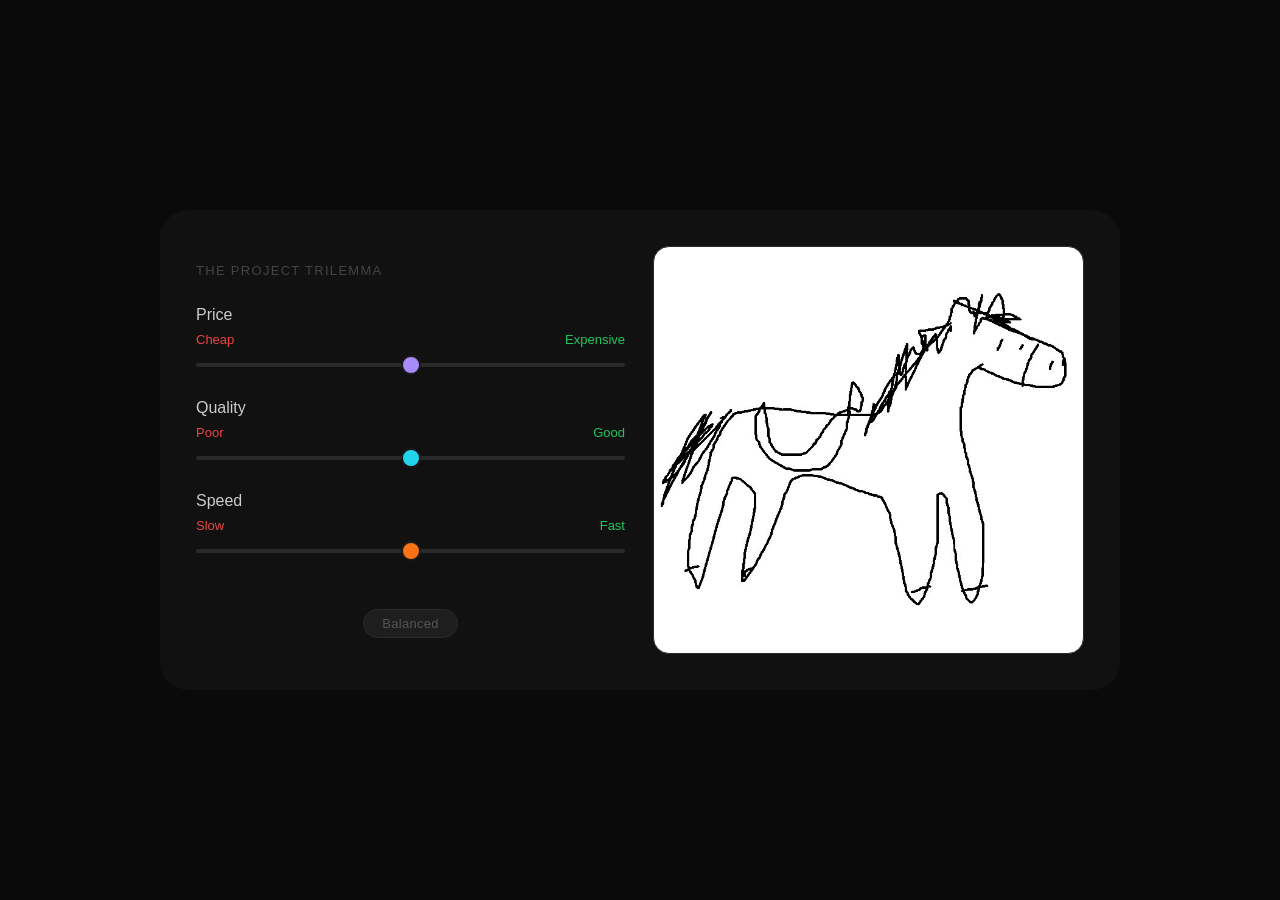
==== sliders/index.html @ d6de281a "Final commit" ====
<!DOCTYPE html>
<html lang="en">

<head>
    <meta charset="UTF-8">
    <meta name="viewport" content="width=device-width, initial-scale=1.0">
    <title>The Project Trilemma</title>
    <link rel="stylesheet" href="style.css">
</head>

<body>

    <div class="outer">
        <div class="left">
            <p class="trilemma-title">The project trilemma</p>

            <div class="slider-row">
                <div class="slider-name">Price</div>
                <div class="slider-labels">
                    <span class="lbl-lo">Cheap</span>
                    <span class="lbl-hi">Expensive</span>
                </div>
                <input type="range" min="0" max="100" value="50" step="1" id="s-price">
            </div>

            <div class="slider-row">
                <div class="slider-name">Quality</div>
                <div class="slider-labels">
                    <span class="lbl-lo">Poor</span>
                    <span class="lbl-hi">Good</span>
                </div>
                <input type="range" min="0" max="100" value="50" step="1" id="s-quality">
            </div>

            <div class="slider-row">
                <div class="slider-name">Speed</div>
                <div class="slider-labels">
                    <span class="lbl-lo">Slow</span>
                    <span class="lbl-hi">Fast</span>
                </div>
                <input type="range" min="0" max="100" value="50" step="1" id="s-speed">
            </div>

            <div class="badge-row">
                <span class="badge badge-neutral" id="badge-verdict">Balanced</span>
            </div>
        </div>

        <div class="right">
            <img id="horse-1"
                src="[data-uri]"
                style="opacity:0">
            <img id="horse-2"
                src="[data-uri]"
                style="opacity:0">
            <img id="horse-3"
                src="[data-uri]"
                style="opacity:0">
            <img id="horse-4"
                src="[data-uri]"
                style="opacity:1">
        </div>
    </div>

    <script src="sliders.js"></script>
</body>

</html>
---- sliders/style.css ----
* {
  box-sizing: border-box;
  margin: 0;
  padding: 0;
}

body {
  font-family: sans-serif;
  background: #0a0a0a;
  min-height: 100vh;
  display: flex;
  align-items: center;
  justify-content: center;
  padding: 2rem;
}

.outer {
  background: #111;
  border-radius: 28px;
  padding: 36px;
  display: flex;
  gap: 28px;
  align-items: stretch;
  min-height: 480px;
  width: 100%;
  max-width: 960px;
}

/* ── Left: sliders ── */

.left {
  display: flex;
  flex-direction: column;
  justify-content: center;
  flex: 1;
  min-width: 0;
}

.trilemma-title {
  font-size: 13px;
  font-weight: 500;
  color: #444;
  text-transform: uppercase;
  letter-spacing: .1em;
  margin-bottom: 1.75rem;
}

.slider-row {
  margin-bottom: 1.75rem;
}

.slider-name {
  font-size: 16px;
  font-weight: 500;
  color: #ccc;
  margin-bottom: 8px;
}

.slider-labels {
  display: flex;
  justify-content: space-between;
  margin-bottom: 6px;
}

.lbl-lo {
  font-size: 13px;
  color: #ef4444;
  font-weight: 500;
}

.lbl-hi {
  font-size: 13px;
  color: #22c55e;
  font-weight: 500;
}

input[type=range] {
  width: 100%;
  appearance: none;
  -webkit-appearance: none;
  height: 4px;
  border-radius: 2px;
  background: #2a2a2a;
  outline: none;
  cursor: pointer;
}

input[type=range]::-webkit-slider-thumb {
  -webkit-appearance: none;
  width: 20px;
  height: 20px;
  border-radius: 50%;
  border: 2px solid #1a1a1a;
  cursor: pointer;
}

#s-price::-webkit-slider-thumb   { background: #a78bfa; }
#s-quality::-webkit-slider-thumb { background: #22d3ee; }
#s-speed::-webkit-slider-thumb   { background: #f97316; }

#s-price::-moz-range-thumb   { background: #a78bfa; width: 20px; height: 20px; border-radius: 50%; border: 2px solid #1a1a1a; }
#s-quality::-moz-range-thumb { background: #22d3ee; width: 20px; height: 20px; border-radius: 50%; border: 2px solid #1a1a1a; }
#s-speed::-moz-range-thumb   { background: #f97316; width: 20px; height: 20px; border-radius: 50%; border: 2px solid #1a1a1a; }

/* ── Badge ── */

.badge-row {
  display: flex;
  justify-content: center;
  margin-top: 1.5rem;
}

.badge {
  font-size: 13px;
  padding: 6px 18px;
  border-radius: 20px;
  font-weight: 500;
  transition: all .3s;
  letter-spacing: .02em;
}

.badge-neutral { background: #1e1e1e; color: #555;    border: 1px solid #2a2a2a; }
.badge-coral   { background: #2a1200; color: #f97316; border: 1px solid #7c2d12; }
.badge-cyan    { background: #001f2a; color: #22d3ee; border: 1px solid #164e63; }
.badge-mixed   { background: #1a1a2e; color: #a78bfa; border: 1px solid #3b1fa8; }

/* ── Right: image ── */

.right {
  flex: 1;
  min-width: 0;
  position: relative;
  border-radius: 16px;
  overflow: hidden;
  border: 1px solid #2a2a2a;
  background: #fff;
  isolation: isolate;
  transform: translateZ(0);
}

.right img {
  position: absolute;
  top: 0;
  left: 0;
  width: 100%;
  height: 100%;
  object-fit: contain;
  transition: opacity .5s;
}

.right img#horse-3,
.right img#horse-4 {
  object-fit: cover;
  transform: scale(1.1);
  transform-origin: center center;
}
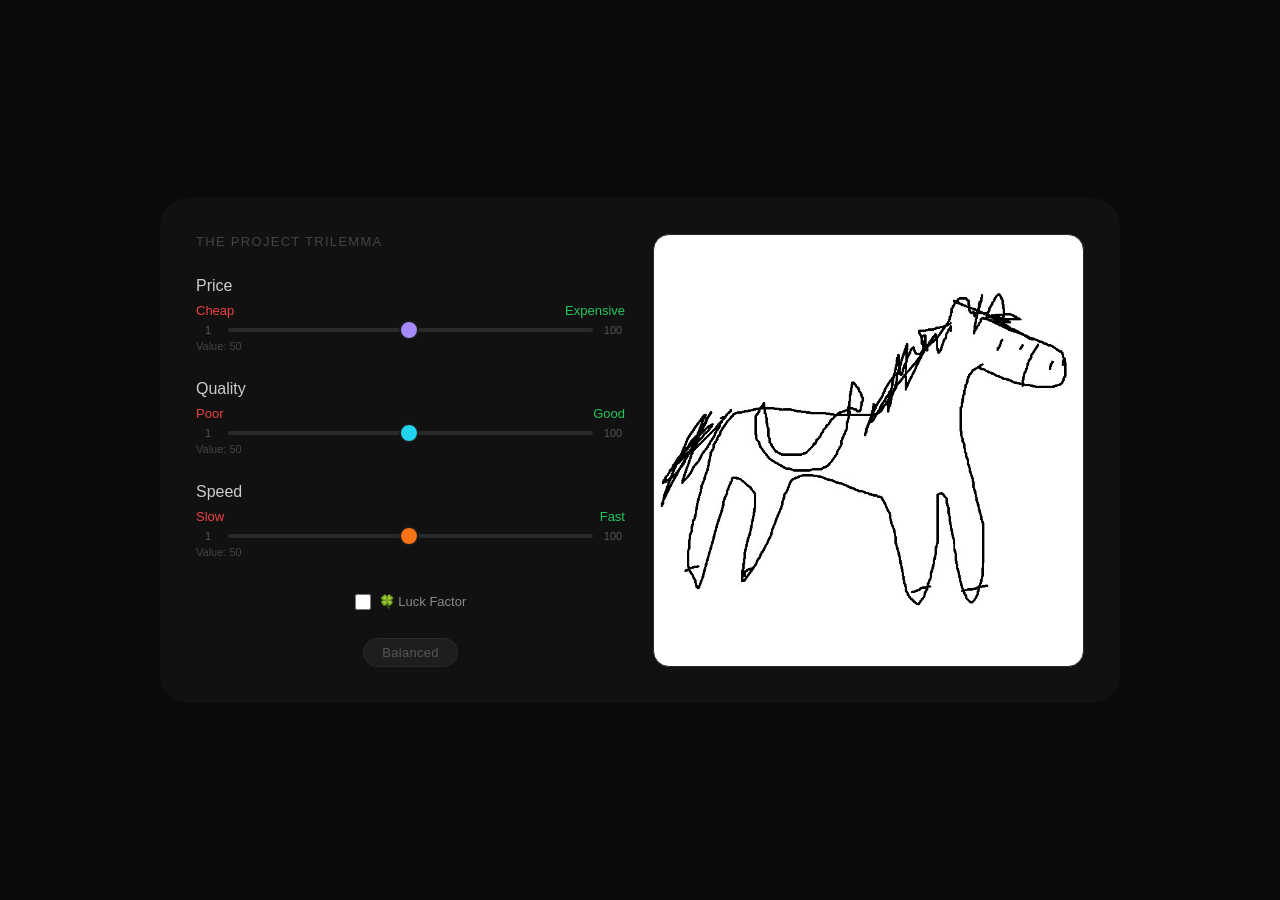
==== commit 3c54dd5f: "..." ====
--- a/sliders/index.html
+++ b/sliders/index.html
@@ -20,7 +20,12 @@
                     <span class="lbl-lo">Cheap</span>
                     <span class="lbl-hi">Expensive</span>
                 </div>
-                <input type="range" min="0" max="100" value="50" step="1" id="s-price">
+                <div class="slider-wrap">
+                    <span class="val-lo">1</span>
+                    <input type="range" min="1" max="100" value="50" step="1" id="s-price">
+                    <span class="val-hi">100</span>
+                </div>
+                <div class="val-display">Value: <span id="v-price">50</span></div>
             </div>
 
             <div class="slider-row">
@@ -29,7 +34,12 @@
                     <span class="lbl-lo">Poor</span>
                     <span class="lbl-hi">Good</span>
                 </div>
-                <input type="range" min="0" max="100" value="50" step="1" id="s-quality">
+                <div class="slider-wrap">
+                    <span class="val-lo">1</span>
+                    <input type="range" min="1" max="100" value="50" step="1" id="s-quality">
+                    <span class="val-hi">100</span>
+                </div>
+                <div class="val-display">Value: <span id="v-quality">50</span></div>
             </div>
 
             <div class="slider-row">
@@ -38,7 +48,19 @@
                     <span class="lbl-lo">Slow</span>
                     <span class="lbl-hi">Fast</span>
                 </div>
-                <input type="range" min="0" max="100" value="50" step="1" id="s-speed">
+                <div class="slider-wrap">
+                    <span class="val-lo">1</span>
+                    <input type="range" min="1" max="100" value="50" step="1" id="s-speed">
+                    <span class="val-hi">100</span>
+                </div>
+                <div class="val-display">Value: <span id="v-speed">50</span></div>
+            </div>
+
+            <div class="luck-row">
+                <label class="luck-label">
+                    <input type="checkbox" id="luck-factor">
+                    <span class="luck-text">🍀 Luck Factor</span>
+                </label>
             </div>
 
             <div class="badge-row">
@@ -51,14 +73,26 @@
                 src="[data-uri]"
                 style="opacity:0">
             <img id="horse-2"
+                src="[data-uri]"
+                style="opacity:0">
+            <img id="horse-3"
                 src="[data-uri]"
                 style="opacity:0">
-            <img id="horse-3"
+            <img id="horse-4"
                 src="[data-uri]"
                 style="opacity:0">
-            <img id="horse-4"
+            <img id="horse-5"
                 src="[data-uri]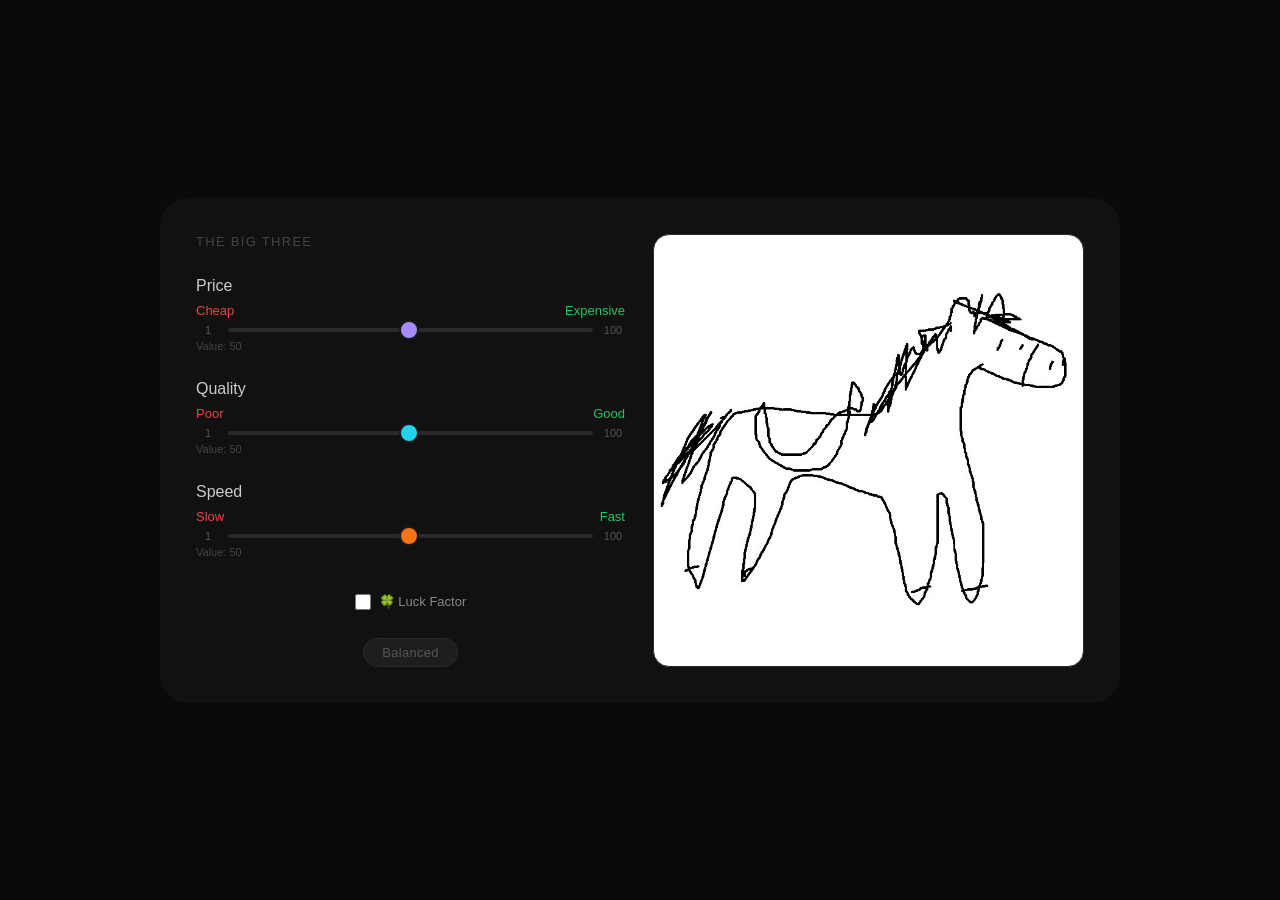
==== commit 86edfa4b: "sliders_end" ====
--- a/sliders/index.html
+++ b/sliders/index.html
@@ -4,7 +4,7 @@
 <head>
     <meta charset="UTF-8">
     <meta name="viewport" content="width=device-width, initial-scale=1.0">
-    <title>The Project Trilemma</title>
+    <title>The big three</title>
     <link rel="stylesheet" href="style.css">
 </head>
 
@@ -12,7 +12,7 @@
 
     <div class="outer">
         <div class="left">
-            <p class="trilemma-title">The project trilemma</p>
+            <p class="trilemma-title">The big three</p>
 
             <div class="slider-row">
                 <div class="slider-name">Price</div>
@@ -87,11 +87,23 @@
             <img id="horse-6"
                 src="[data-uri]"
                 style="opacity:1">
-            <img id="horse-luck-bad"
-                src="data:image/svg+xml,%3Csvg%20xmlns%3D%27http%3A//www.w3.org/2000/svg%27%20viewBox%3D%270%200%20400%20300%27%3E%3Crect%20width%3D%27400%27%20height%3D%27300%27%20fill%3D%27%2523f5f0e8%27/%3E%3C%21--%20cubist%20fragmented%20horse%20--%3E%3Cpolygon%20points%3D%27180%2C80%20220%2C60%20260%2C90%20240%2C130%20200%2C140%20160%2C120%27%20fill%3D%27%2523e8c87a%27%20stroke%3D%27%2523333%27%20stroke-width%3D%272%27/%3E%3Cpolygon%20points%3D%27260%2C90%20300%2C70%20320%2C110%20280%2C130%20240%2C130%27%20fill%3D%27%2523d4a853%27%20stroke%3D%27%2523333%27%20stroke-width%3D%272%27/%3E%3Cpolygon%20points%3D%27200%2C140%20240%2C130%20250%2C180%20210%2C190%20190%2C170%27%20fill%3D%27%2523c8943a%27%20stroke%3D%27%2523333%27%20stroke-width%3D%272%27/%3E%3Cpolygon%20points%3D%27160%2C120%20200%2C140%20190%2C170%20150%2C160%20140%2C130%27%20fill%3D%27%2523e8c87a%27%20stroke%3D%27%2523333%27%20stroke-width%3D%272%27/%3E%3C%21--%20legs%20fragmented%20--%3E%3Crect%20x%3D%27170%27%20y%3D%27190%27%20width%3D%2718%27%20height%3D%2760%27%20fill%3D%27%2523d4a853%27%20stroke%3D%27%2523333%27%20stroke-width%3D%272%27%20transform%3D%27rotate%28-5%2C179%2C220%29%27/%3E%3Crect%20x%3D%27200%27%20y%3D%27185%27%20width%3D%2718%27%20height%3D%2765%27%20fill%3D%27%2523c8943a%27%20stroke%3D%27%2523333%27%20stroke-width%3D%272%27%20transform%3D%27rotate%288%2C209%2C218%29%27/%3E%3Crect%20x%3D%27228%27%20y%3D%27180%27%20width%3D%2718%27%20height%3D%2760%27%20fill%3D%27%2523e8c87a%27%20stroke%3D%27%2523333%27%20stroke-width%3D%272%27%20transform%3D%27rotate%28-3%2C237%2C210%29%27/%3E%3Crect%20x%3D%27255%27%20y%3D%27183%27%20width%3D%2718%27%20height%3D%2758%27%20fill%3D%27%2523d4a853%27%20stroke%3D%27%2523333%27%20stroke-width%3D%272%27%20transform%3D%27rotate%286%2C264%2C212%29%27/%3E%3C%21--%20head%20fragmented%20--%3E%3Cpolygon%20points%3D%27280%2C60%20320%2C45%20335%2C75%20305%2C85%20275%2C80%27%20fill%3D%27%2523e8c87a%27%20stroke%3D%27%2523333%27%20stroke-width%3D%272%27/%3E%3Ccircle%20cx%3D%27315%27%20cy%3D%2758%27%20r%3D%278%27%20fill%3D%27%2523f5f0e8%27%20stroke%3D%27%2523333%27%20stroke-width%3D%272%27/%3E%3Ccircle%20cx%3D%27317%27%20cy%3D%2757%27%20r%3D%273%27%20fill%3D%27%2523333%27/%3E%3C%21--%20tail%20--%3E%3Cpath%20d%3D%27M140%2C130%20Q110%2C120%2095%2C145%20Q85%2C165%20100%2C175%20Q115%2C158%20130%2C160%27%20fill%3D%27%2523c8943a%27%20stroke%3D%27%2523333%27%20stroke-width%3D%272%27/%3E%3C%21--%20mane%20cubist%20--%3E%3Cpolygon%20points%3D%27280%2C60%20290%2C40%20300%2C55%20285%2C70%27%20fill%3D%27%2523333%27%20stroke%3D%27%2523333%27%20stroke-width%3D%271%27/%3E%3Cpolygon%20points%3D%27295%2C55%20308%2C38%20315%2C52%20302%2C65%27%20fill%3D%27%2523555%27%20stroke%3D%27%2523333%27%20stroke-width%3D%271%27/%3E%3Ctext%20x%3D%2720%27%20y%3D%27285%27%20font-family%3D%27serif%27%20font-size%3D%2713%27%20fill%3D%27%2523888%27%20font-style%3D%27italic%27%3ECubist%20Horse%20%E2%80%94%20Lucky%20Edition%3C/text%3E%3C/svg%3E"
+            <img id="horse-luck-0"
+                src="[data-uri]